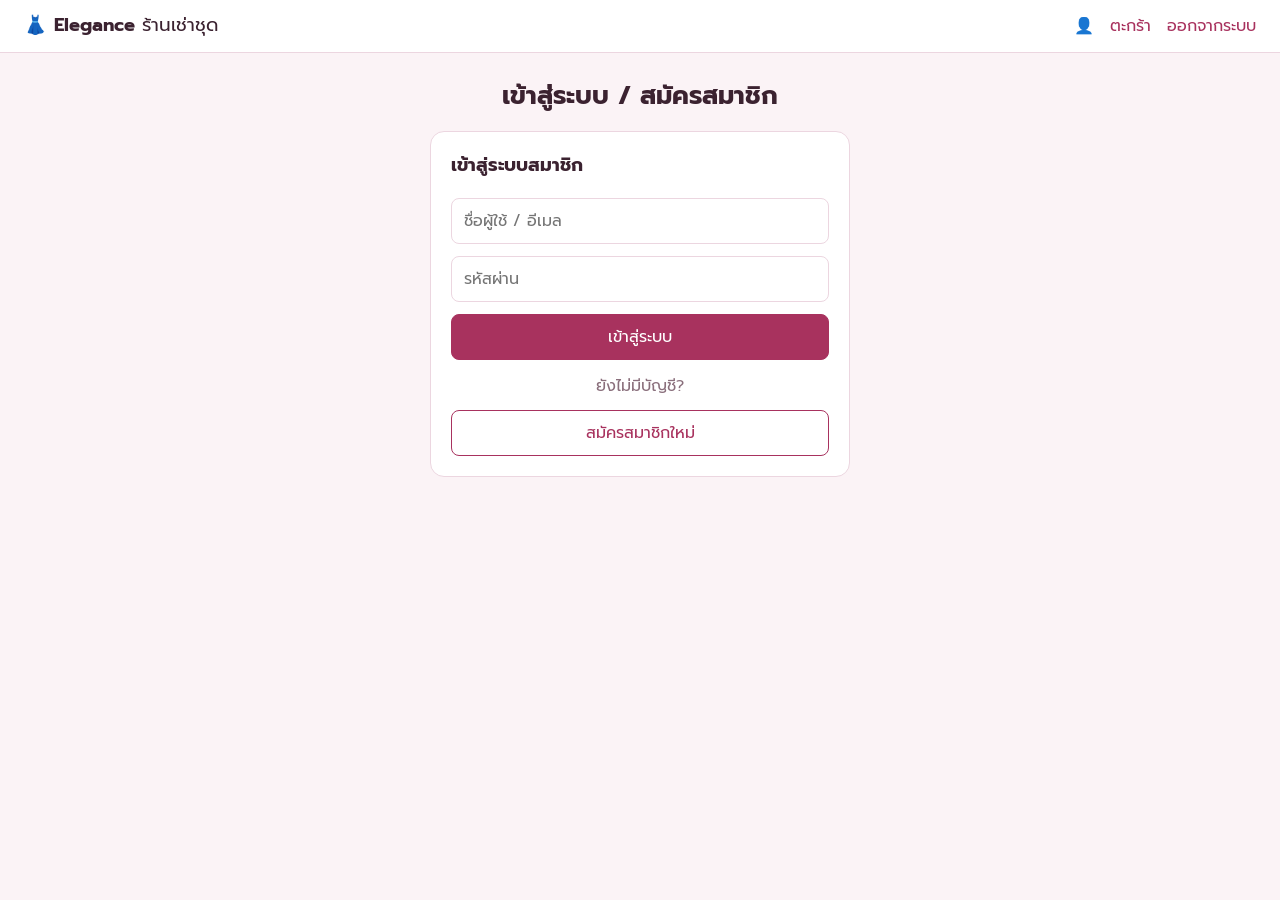
==== Program/index.html @ ebde0c19 "Add files via upload" ====
<!DOCTYPE html>
<html lang="th">
<head>
<meta charset="UTF-8">
<meta name="viewport" content="width=device-width, initial-scale=1">
<title>ร้านเช่าชุดและเครื่องแต่งกาย</title>
<link href="https://fonts.googleapis.com/css2?family=Prompt:wght@400;600&display=swap" rel="stylesheet">
<link rel="stylesheet" href="style.css">
</head>
<body>
<header class="top">
  <div class="logo" onclick="go('search')" role="link" tabindex="0">👗 <b>Elegance</b> ร้านเช่าชุด</div>
  <nav id="nav" hidden>
    <span>👤 <span id="who"></span></span>
    <a onclick="cart()">ตะกร้า</a>
    <a onclick="logout()">ออกจากระบบ</a>
  </nav>
</header>



<main>


<!-- 1. Login / Register -->
<section id="login" class="page">
  <h1 style="text-align:center">เข้าสู่ระบบ / สมัครสมาชิก</h1>
  <form class="card narrow" id="lf">
    <h2>เข้าสู่ระบบสมาชิก</h2>
    <input id="uname" placeholder="ชื่อผู้ใช้ / อีเมล" required>
    <input id="tel" type="tel" placeholder="เบอร์โทรศัพท์" hidden>
    <input type="password" placeholder="รหัสผ่าน" required minlength="4">
    <button class="btn main" id="lbtn">เข้าสู่ระบบ</button>
    <p class="or" id="orTxt">ยังไม่มีบัญชี?</p>
    <button type="button" class="btn main alt" id="rbtn">สมัครสมาชิกใหม่</button>
  </form>
</section>

<!-- 2. Search dresses -->
<section id="search" class="page" hidden>
  <h1>ค้นหาและรายการชุด</h1>
  <div class="bar">
    <input id="q" placeholder="ค้นหาชุด (ชื่อ / ประเภท / ไซซ์)">
    <button class="btn main" id="qb">ค้นหา</button>
    <select id="sz"><option value="">ตัวกรอง: ทุกไซซ์</option><option>S</option><option>M</option><option>L</option><option>XL</option></select>
  </div>
  <div class="cats" id="cats"></div>
  <div class="grid" id="grid"></div>
</section>

<!-- 3. Dress detail + booking -->
<section id="booking" class="page" hidden>
  <h1>รายละเอียดชุด / จองและเช่าชุด</h1>
  <div class="two">
    <div class="card" id="detail"></div>
    <form class="card" id="bf">
      <h2>แบบฟอร์มการจองและเช่าชุด</h2>
      <div class="dates">
        <label>วันที่รับชุด<input type="date" id="d1" required></label>
        <label>วันที่คืนชุด<input type="date" id="d2" required></label>
      </div>
      <input id="rn" placeholder="ชื่อ-นามสกุลผู้เช่า" required>
      <input id="ct" placeholder="ที่อยู่ / ช่องทางติดต่อ / รับที่ร้าน" required>
      <div class="sum" id="sum"></div>
      <button class="btn main" id="bbtn">ยืนยันการจอง/เช่าชุด</button>
    </form>
  </div>
</section>

<!-- 4. Payment + receipt -->
<section id="payment" class="page" hidden>
  <h1>ชำระเงินและใบเสร็จ</h1>
  <div class="card box" id="pinfo"></div>
  <div class="card box">
    <h2>ช่องทางการชำระเงิน</h2>
    <div class="pay" id="pay"></div>
    <button class="btn main" id="pbtn" disabled>ยืนยันการชำระเงิน</button>
  </div>
  <div class="card box receipt" id="rc" hidden></div>
</section>
</main>

<script>
const $=i=>document.getElementById(i), f=n=>n.toLocaleString('th-TH');
const cats=['ทั้งหมด','ชุดไทย','ชุดราตรี','ชุดสูท','ชุดแฟนซี'];
const pays=[['bank_transfer','🏦 โอนผ่านธนาคาร'],['promptpay','📱 พร้อมเพย์ / QR'],['pay_at_shop','🏪 ชำระที่ร้าน']];
// Demo data — mirrors the rows in database.sql (replace with a fetch() to your backend)
const dresses=[
 {id:1,code:'A123',n:'ชุดราตรีสีทอง',t:'ชุดราตรี',s:'M',c:'ทอง',h:'#e6c26e',p:800,d:1000,ok:1},
 {id:2,code:'T045',n:'ชุดไทยจิตรลดา',t:'ชุดไทย',s:'S',c:'ชมพู',h:'#f2a6c0',p:600,d:800,ok:1},
 {id:3,code:'S210',n:'สูทสีกรมท่า',t:'ชุดสูท',s:'L',c:'กรมท่า',h:'#5b78a8',p:500,d:700,ok:0},
 {id:4,code:'F311',n:'ชุดแฟนซีแม่มด',t:'ชุดแฟนซี',s:'M',c:'ดำ',h:'#8d7a99',p:350,d:500,ok:1},
 {id:5,code:'T067',n:'ชุดไทยประยุกต์',t:'ชุดไทย',s:'M',c:'เขียว',h:'#7cc3a0',p:700,d:900,ok:1},
 {id:6,code:'A150',n:'ชุดราตรีสีแดง',t:'ชุดราตรี',s:'S',c:'แดง',h:'#e57a8a',p:900,d:1200,ok:0},
 {id:7,code:'S118',n:'สูทสีดำ',t:'ชุดสูท',s:'XL',c:'ดำ',h:'#9a8fa3',p:550,d:800,ok:1},
 {id:8,code:'F402',n:'ชุดแฟนซีเจ้าหญิง',t:'ชุดแฟนซี',s:'S',c:'ฟ้า',h:'#8fc7ea',p:400,d:600,ok:1}
];
let cat='ทั้งหมด', cur=null, bk=null, method=null, seq=123, days=1, reg=false;

function go(id){document.querySelectorAll('.page').forEach(s=>s.hidden=s.id!==id);scrollTo(0,0)}
function cart(){cur?go('booking'):alert('ยังไม่ได้เลือกชุด')}
function logout(){$('nav').hidden=true;cur=null;go('login')}

// Login / register
$('rbtn').onclick=()=>{
  reg=!reg;$('tel').hidden=!reg;$('tel').required=reg;
  $('lbtn').textContent=reg?'สมัครสมาชิก':'เข้าสู่ระบบ';
  $('rbtn').textContent=reg?'กลับไปเข้าสู่ระบบ':'สมัครสมาชิกใหม่';
  $('orTxt').textContent=reg?'มีบัญชีอยู่แล้ว?':'ยังไม่มีบัญชี?';
};
$('lf').onsubmit=e=>{e.preventDefault();$('who').textContent=$('uname').value.split('@')[0];$('nav').hidden=false;go('search')};

// Search
function show(){
  const q=$('q').value.trim().toLowerCase(), z=$('sz').value;
  const list=dresses.filter(x=>(cat==='ทั้งหมด'||x.t===cat)&&(!z||x.s===z)&&(x.n+x.t+x.s+x.c+x.code).toLowerCase().includes(q));
  $('cats').innerHTML=cats.map(c=>`<button class="btn${c===cat?' on':''}" onclick="cat='${c}';show()">${c}</button>`).join('');
  $('grid').innerHTML=list.map(x=>`<div class="card dress" onclick="pick(${x.id})"><span class="tag ${x.ok?'ok':'no'}">${x.ok?'ว่าง':'ถูกเช่า'}</span><div class="pic" style="--c:${x.h}">👗</div><div class="info"><b>${x.n}</b> #${x.code}<br>ไซซ์ ${x.s} · ${x.t}<br>ราคาเช่า ${f(x.p)} บาท/วัน</div></div>`).join('')||'<p>ไม่พบชุดที่ค้นหา ลองเปลี่ยนคำค้นหรือตัวกรอง</p>';
}
$('qb').onclick=show; $('q').oninput=show; $('sz').onchange=show;

// Detail + booking
function pick(id){
  cur=dresses.find(x=>x.id===id);
  $('detail').innerHTML=`<div class="pic big" style="--c:${cur.h}">👗</div><h2>${cur.n} #${cur.code}</h2><p>ไซซ์: ${cur.s} · สี: ${cur.c} · ประเภท: ${cur.t}</p><p>ราคาเช่า: ${f(cur.p)} บาท/วัน · มัดจำ: ${f(cur.d)} บาท</p><p>สถานะ: <b class="${cur.ok?'g':'r'}">${cur.ok?'ว่าง':'ถูกเช่าแล้ว'}</b></p>`;
  $('bf').reset();$('bbtn').disabled=!cur.ok;calc();go('booking');
}
function calc(){
  const a=$('d1').value, b=$('d2').value;
  days=a&&b?Math.max(1,Math.round((new Date(b)-new Date(a))/864e5)):1;
  $('sum').innerHTML=a&&b?`สรุปค่าใช้จ่าย: ค่าเช่า ${f(cur.p)} × ${days} วัน + มัดจำ ${f(cur.d)} = <b>${f(cur.p*days+cur.d)} บาท</b>`:'เลือกวันรับและวันคืนชุด เพื่อดูสรุปค่าใช้จ่าย';
}
$('d1').min=new Date().toISOString().slice(0,10);
['d1','d2'].forEach(i=>$(i).oninput=()=>{$('d2').min=$('d1').value;calc()});

$('bf').onsubmit=e=>{
  e.preventDefault();
  bk={code:'BK'+String(seq++).padStart(5,'0'),rent:cur.p*days,dep:cur.d};
  bk.total=bk.rent+bk.dep;
  $('pinfo').innerHTML=`<h2>รายละเอียดค่าเช่า</h2><div class="row"><span>รหัสการจอง</span><b>${bk.code}</b></div><div class="row"><span>ชุด</span><span>${cur.n} #${cur.code} × ${days} วัน</span></div><div class="row"><span>ค่าเช่า</span><span>${f(bk.rent)} บาท</span></div><div class="row"><span>ค่ามัดจำ</span><span>${f(bk.dep)} บาท</span></div><div class="row"><b>รวมทั้งสิ้น</b><b>${f(bk.total)} บาท</b></div>`;
  $('rc').hidden=true;$('pbtn').disabled=true;method=null;
  document.querySelectorAll('#pay .btn').forEach(x=>x.classList.remove('on'));
  go('payment');
};

// Payment
$('pay').innerHTML=pays.map(([k,l])=>`<button type="button" class="btn" onclick="setPay(this,'${k}')">${l}</button>`).join('');
function setPay(el,k){method=k;document.querySelectorAll('#pay .btn').forEach(x=>x.classList.toggle('on',x===el));$('pbtn').disabled=false}
$('pbtn').onclick=()=>{
  cur.ok=0;show();
  $('rc').innerHTML=`<h2>✅ ชำระเงินสำเร็จ</h2><div class="row"><span>เลขที่ใบเสร็จ</span><b>RC${bk.code.slice(2)}</b></div><div class="row"><span>รหัสการจอง</span><span>${bk.code}</span></div><div class="row"><span>ช่องทางชำระเงิน</span><span>${pays.find(p=>p[0]===method)[1]}</span></div><div class="row"><b>ยอดชำระ</b><b>${f(bk.total)} บาท</b></div><button class="btn main" style="margin-top:16px" onclick="go('search')">กลับไปหน้าค้นหาชุด</button>`;
  $('rc').hidden=false;$('pbtn').disabled=true;cur=null;
};

show();go('login');
</script>
</body>
</html>
---- Program/style.css ----
:root{--p:#a8325e;--ink:#3b2230;--bg:#fbf3f6;--line:#ecd6e0;--ok:#2f8f6b;--no:#c0455e}
*{box-sizing:border-box}
body{margin:0;font-family:Prompt,sans-serif;background:var(--bg);color:var(--ink);line-height:1.5}
a{color:var(--p)}
h1{font-size:1.6rem;margin:0 0 16px}
h2{font-size:1.15rem;margin:0 0 12px}
.top{display:flex;justify-content:space-between;align-items:center;padding:12px 24px;background:#fff;border-bottom:1px solid var(--line);position:sticky;top:0;z-index:5}
.logo{text-decoration:none;color:var(--ink);font-size:1.15rem}
nav{display:flex;gap:16px;align-items:center}
nav a{text-decoration:none}
main{max-width:1000px;margin:24px auto;padding:0 16px}
.card{background:#fff;border:1px solid var(--line);border-radius:14px;padding:20px}
.narrow{max-width:420px;margin:0 auto}
.box{margin-bottom:16px}
input,select{width:100%;padding:10px 12px;margin:6px 0;border:1px solid var(--line);border-radius:8px;font:inherit;background:#fff}
input:focus,select:focus,.btn:focus-visible,a:focus-visible{outline:2px solid var(--p);outline-offset:2px}
label{display:block;font-size:.9rem}
.btn{display:inline-block;padding:10px 16px;border:1px solid var(--p);background:#fff;color:var(--p);border-radius:8px;font:inherit;cursor:pointer;text-decoration:none;text-align:center}
.btn.main{background:var(--p);color:#fff}
.btn.main.alt{background:#fff;color:var(--p)}
.btn.on{background:var(--p);color:#fff}
.btn:disabled{opacity:.5;cursor:not-allowed}
.card .btn.main{width:100%;margin-top:6px}
.or{text-align:center;color:#8a6f7c;margin:14px 0 6px}
.err{color:var(--no);text-align:center;margin:0 0 8px}
.bar{display:flex;gap:8px;margin-bottom:12px}
.bar input{flex:1;margin:0}
.bar select{width:auto;margin:0}
.cats{display:flex;gap:8px;flex-wrap:wrap;margin-bottom:16px}
.grid{display:grid;grid-template-columns:repeat(auto-fill,minmax(210px,1fr));gap:16px}
.dress{display:block;position:relative;padding:0;overflow:hidden;color:inherit;text-decoration:none}
.dress:hover{border-color:var(--p)}
.tag{position:absolute;top:10px;left:10px;padding:2px 10px;border-radius:99px;font-size:.8rem;color:#fff}
.tag.ok{background:var(--ok)}
.tag.no{background:var(--no)}
.pic{height:150px;display:grid;place-items:center;font-size:3rem;background:var(--c)}
.pic.big{height:220px;font-size:5rem;border-radius:10px;margin-bottom:12px}
.info{padding:12px 16px}
.two{display:grid;grid-template-columns:1fr 1fr;gap:16px}
.dates{display:grid;grid-template-columns:1fr 1fr;gap:10px}
.sum{background:var(--bg);border-radius:8px;padding:12px;margin:10px 0}
.row{display:flex;justify-content:space-between;gap:12px;padding:6px 0;border-bottom:1px dashed var(--line)}
.pay{display:grid;gap:8px;margin-bottom:14px}
.pay label{position:relative}
.pay input{position:absolute;opacity:0;width:1px;height:1px}
.pay .btn:has(input:checked){background:var(--p);color:#fff}
.receipt{border:2px dashed var(--p)}
.g{color:var(--ok)}
.r{color:var(--no)}
@media(max-width:720px){.two{grid-template-columns:1fr}.top{padding:10px 14px}.bar{flex-wrap:wrap}}
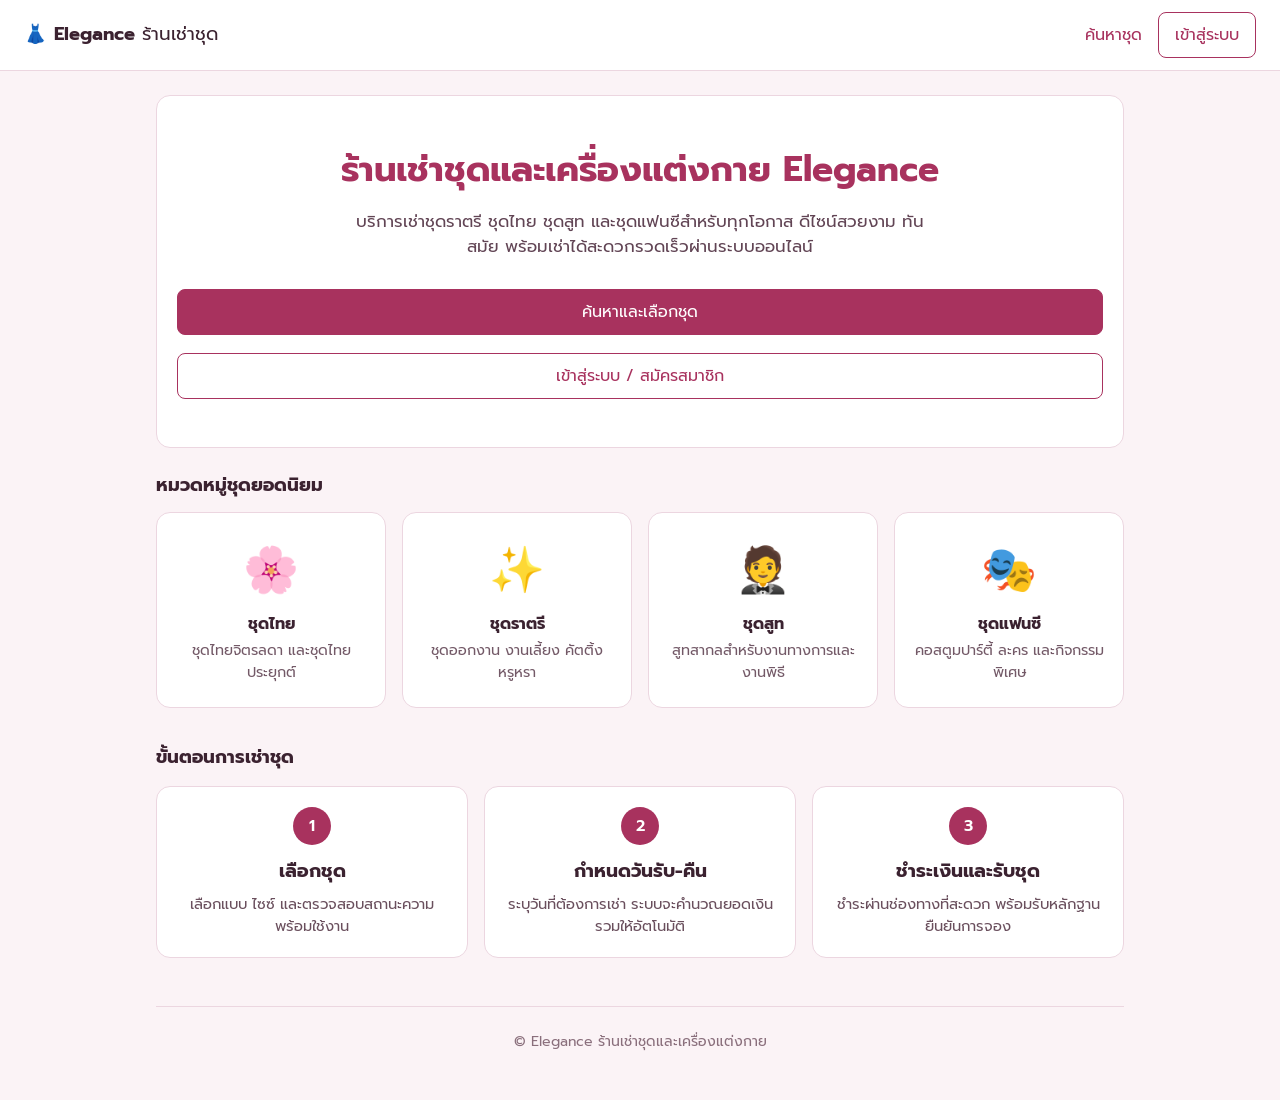
==== commit b4f24d69: "Add files via upload" ====
--- a/Program/index.html
+++ b/Program/index.html
@@ -1,158 +1,148 @@
-<!DOCTYPE html>
-<html lang="th">
-<head>
-<meta charset="UTF-8">
-<meta name="viewport" content="width=device-width, initial-scale=1">
-<title>ร้านเช่าชุดและเครื่องแต่งกาย</title>
-<link href="https://fonts.googleapis.com/css2?family=Prompt:wght@400;600&display=swap" rel="stylesheet">
-<link rel="stylesheet" href="style.css">
-</head>
-<body>
-<header class="top">
-  <div class="logo" onclick="go('search')" role="link" tabindex="0">👗 <b>Elegance</b> ร้านเช่าชุด</div>
-  <nav id="nav" hidden>
-    <span>👤 <span id="who"></span></span>
-    <a onclick="cart()">ตะกร้า</a>
-    <a onclick="logout()">ออกจากระบบ</a>
-  </nav>
-</header>
-
-
-
-<main>
-
-
-<!-- 1. Login / Register -->
-<section id="login" class="page">
-  <h1 style="text-align:center">เข้าสู่ระบบ / สมัครสมาชิก</h1>
-  <form class="card narrow" id="lf">
-    <h2>เข้าสู่ระบบสมาชิก</h2>
-    <input id="uname" placeholder="ชื่อผู้ใช้ / อีเมล" required>
-    <input id="tel" type="tel" placeholder="เบอร์โทรศัพท์" hidden>
-    <input type="password" placeholder="รหัสผ่าน" required minlength="4">
-    <button class="btn main" id="lbtn">เข้าสู่ระบบ</button>
-    <p class="or" id="orTxt">ยังไม่มีบัญชี?</p>
-    <button type="button" class="btn main alt" id="rbtn">สมัครสมาชิกใหม่</button>
-  </form>
-</section>
-
-<!-- 2. Search dresses -->
-<section id="search" class="page" hidden>
-  <h1>ค้นหาและรายการชุด</h1>
-  <div class="bar">
-    <input id="q" placeholder="ค้นหาชุด (ชื่อ / ประเภท / ไซซ์)">
-    <button class="btn main" id="qb">ค้นหา</button>
-    <select id="sz"><option value="">ตัวกรอง: ทุกไซซ์</option><option>S</option><option>M</option><option>L</option><option>XL</option></select>
-  </div>
-  <div class="cats" id="cats"></div>
-  <div class="grid" id="grid"></div>
-</section>
-
-<!-- 3. Dress detail + booking -->
-<section id="booking" class="page" hidden>
-  <h1>รายละเอียดชุด / จองและเช่าชุด</h1>
-  <div class="two">
-    <div class="card" id="detail"></div>
-    <form class="card" id="bf">
-      <h2>แบบฟอร์มการจองและเช่าชุด</h2>
-      <div class="dates">
-        <label>วันที่รับชุด<input type="date" id="d1" required></label>
-        <label>วันที่คืนชุด<input type="date" id="d2" required></label>
-      </div>
-      <input id="rn" placeholder="ชื่อ-นามสกุลผู้เช่า" required>
-      <input id="ct" placeholder="ที่อยู่ / ช่องทางติดต่อ / รับที่ร้าน" required>
-      <div class="sum" id="sum"></div>
-      <button class="btn main" id="bbtn">ยืนยันการจอง/เช่าชุด</button>
-    </form>
-  </div>
-</section>
-
-<!-- 4. Payment + receipt -->
-<section id="payment" class="page" hidden>
-  <h1>ชำระเงินและใบเสร็จ</h1>
-  <div class="card box" id="pinfo"></div>
-  <div class="card box">
-    <h2>ช่องทางการชำระเงิน</h2>
-    <div class="pay" id="pay"></div>
-    <button class="btn main" id="pbtn" disabled>ยืนยันการชำระเงิน</button>
-  </div>
-  <div class="card box receipt" id="rc" hidden></div>
-</section>
-</main>
-
-<script>
-const $=i=>document.getElementById(i), f=n=>n.toLocaleString('th-TH');
-const cats=['ทั้งหมด','ชุดไทย','ชุดราตรี','ชุดสูท','ชุดแฟนซี'];
-const pays=[['bank_transfer','🏦 โอนผ่านธนาคาร'],['promptpay','📱 พร้อมเพย์ / QR'],['pay_at_shop','🏪 ชำระที่ร้าน']];
-// Demo data — mirrors the rows in database.sql (replace with a fetch() to your backend)
-const dresses=[
- {id:1,code:'A123',n:'ชุดราตรีสีทอง',t:'ชุดราตรี',s:'M',c:'ทอง',h:'#e6c26e',p:800,d:1000,ok:1},
- {id:2,code:'T045',n:'ชุดไทยจิตรลดา',t:'ชุดไทย',s:'S',c:'ชมพู',h:'#f2a6c0',p:600,d:800,ok:1},
- {id:3,code:'S210',n:'สูทสีกรมท่า',t:'ชุดสูท',s:'L',c:'กรมท่า',h:'#5b78a8',p:500,d:700,ok:0},
- {id:4,code:'F311',n:'ชุดแฟนซีแม่มด',t:'ชุดแฟนซี',s:'M',c:'ดำ',h:'#8d7a99',p:350,d:500,ok:1},
- {id:5,code:'T067',n:'ชุดไทยประยุกต์',t:'ชุดไทย',s:'M',c:'เขียว',h:'#7cc3a0',p:700,d:900,ok:1},
- {id:6,code:'A150',n:'ชุดราตรีสีแดง',t:'ชุดราตรี',s:'S',c:'แดง',h:'#e57a8a',p:900,d:1200,ok:0},
- {id:7,code:'S118',n:'สูทสีดำ',t:'ชุดสูท',s:'XL',c:'ดำ',h:'#9a8fa3',p:550,d:800,ok:1},
- {id:8,code:'F402',n:'ชุดแฟนซีเจ้าหญิง',t:'ชุดแฟนซี',s:'S',c:'ฟ้า',h:'#8fc7ea',p:400,d:600,ok:1}
-];
-let cat='ทั้งหมด', cur=null, bk=null, method=null, seq=123, days=1, reg=false;
-
-function go(id){document.querySelectorAll('.page').forEach(s=>s.hidden=s.id!==id);scrollTo(0,0)}
-function cart(){cur?go('booking'):alert('ยังไม่ได้เลือกชุด')}
-function logout(){$('nav').hidden=true;cur=null;go('login')}
-
-// Login / register
-$('rbtn').onclick=()=>{
-  reg=!reg;$('tel').hidden=!reg;$('tel').required=reg;
-  $('lbtn').textContent=reg?'สมัครสมาชิก':'เข้าสู่ระบบ';
-  $('rbtn').textContent=reg?'กลับไปเข้าสู่ระบบ':'สมัครสมาชิกใหม่';
-  $('orTxt').textContent=reg?'มีบัญชีอยู่แล้ว?':'ยังไม่มีบัญชี?';
-};
-$('lf').onsubmit=e=>{e.preventDefault();$('who').textContent=$('uname').value.split('@')[0];$('nav').hidden=false;go('search')};
-
-// Search
-function show(){
-  const q=$('q').value.trim().toLowerCase(), z=$('sz').value;
-  const list=dresses.filter(x=>(cat==='ทั้งหมด'||x.t===cat)&&(!z||x.s===z)&&(x.n+x.t+x.s+x.c+x.code).toLowerCase().includes(q));
-  $('cats').innerHTML=cats.map(c=>`<button class="btn${c===cat?' on':''}" onclick="cat='${c}';show()">${c}</button>`).join('');
-  $('grid').innerHTML=list.map(x=>`<div class="card dress" onclick="pick(${x.id})"><span class="tag ${x.ok?'ok':'no'}">${x.ok?'ว่าง':'ถูกเช่า'}</span><div class="pic" style="--c:${x.h}">👗</div><div class="info"><b>${x.n}</b> #${x.code}<br>ไซซ์ ${x.s} · ${x.t}<br>ราคาเช่า ${f(x.p)} บาท/วัน</div></div>`).join('')||'<p>ไม่พบชุดที่ค้นหา ลองเปลี่ยนคำค้นหรือตัวกรอง</p>';
-}
-$('qb').onclick=show; $('q').oninput=show; $('sz').onchange=show;
-
-// Detail + booking
-function pick(id){
-  cur=dresses.find(x=>x.id===id);
-  $('detail').innerHTML=`<div class="pic big" style="--c:${cur.h}">👗</div><h2>${cur.n} #${cur.code}</h2><p>ไซซ์: ${cur.s} · สี: ${cur.c} · ประเภท: ${cur.t}</p><p>ราคาเช่า: ${f(cur.p)} บาท/วัน · มัดจำ: ${f(cur.d)} บาท</p><p>สถานะ: <b class="${cur.ok?'g':'r'}">${cur.ok?'ว่าง':'ถูกเช่าแล้ว'}</b></p>`;
-  $('bf').reset();$('bbtn').disabled=!cur.ok;calc();go('booking');
-}
-function calc(){
-  const a=$('d1').value, b=$('d2').value;
-  days=a&&b?Math.max(1,Math.round((new Date(b)-new Date(a))/864e5)):1;
-  $('sum').innerHTML=a&&b?`สรุปค่าใช้จ่าย: ค่าเช่า ${f(cur.p)} × ${days} วัน + มัดจำ ${f(cur.d)} = <b>${f(cur.p*days+cur.d)} บาท</b>`:'เลือกวันรับและวันคืนชุด เพื่อดูสรุปค่าใช้จ่าย';
-}
-$('d1').min=new Date().toISOString().slice(0,10);
-['d1','d2'].forEach(i=>$(i).oninput=()=>{$('d2').min=$('d1').value;calc()});
-
-$('bf').onsubmit=e=>{
-  e.preventDefault();
-  bk={code:'BK'+String(seq++).padStart(5,'0'),rent:cur.p*days,dep:cur.d};
-  bk.total=bk.rent+bk.dep;
-  $('pinfo').innerHTML=`<h2>รายละเอียดค่าเช่า</h2><div class="row"><span>รหัสการจอง</span><b>${bk.code}</b></div><div class="row"><span>ชุด</span><span>${cur.n} #${cur.code} × ${days} วัน</span></div><div class="row"><span>ค่าเช่า</span><span>${f(bk.rent)} บาท</span></div><div class="row"><span>ค่ามัดจำ</span><span>${f(bk.dep)} บาท</span></div><div class="row"><b>รวมทั้งสิ้น</b><b>${f(bk.total)} บาท</b></div>`;
-  $('rc').hidden=true;$('pbtn').disabled=true;method=null;
-  document.querySelectorAll('#pay .btn').forEach(x=>x.classList.remove('on'));
-  go('payment');
-};
-
-// Payment
-$('pay').innerHTML=pays.map(([k,l])=>`<button type="button" class="btn" onclick="setPay(this,'${k}')">${l}</button>`).join('');
-function setPay(el,k){method=k;document.querySelectorAll('#pay .btn').forEach(x=>x.classList.toggle('on',x===el));$('pbtn').disabled=false}
-$('pbtn').onclick=()=>{
-  cur.ok=0;show();
-  $('rc').innerHTML=`<h2>✅ ชำระเงินสำเร็จ</h2><div class="row"><span>เลขที่ใบเสร็จ</span><b>RC${bk.code.slice(2)}</b></div><div class="row"><span>รหัสการจอง</span><span>${bk.code}</span></div><div class="row"><span>ช่องทางชำระเงิน</span><span>${pays.find(p=>p[0]===method)[1]}</span></div><div class="row"><b>ยอดชำระ</b><b>${f(bk.total)} บาท</b></div><button class="btn main" style="margin-top:16px" onclick="go('search')">กลับไปหน้าค้นหาชุด</button>`;
-  $('rc').hidden=false;$('pbtn').disabled=true;cur=null;
-};
-
-show();go('login');
-</script>
-</body>
-</html>
+<!DOCTYPE html>
+<html lang="th">
+<head>
+  <meta charset="UTF-8">
+  <meta name="viewport" content="width=device-width, initial-scale=1">
+  <title>Elegance | ร้านเช่าชุดและเครื่องแต่งกาย</title>
+  <link href="https://fonts.googleapis.com/css2?family=Prompt:wght@400;600&display=swap" rel="stylesheet">
+  <link rel="stylesheet" href="style.css">
+  <style>
+    .hero {
+      text-align: center;
+      padding: 48px 20px;
+      margin-bottom: 24px;
+    }
+    .hero h1 {
+      font-size: 2.2rem;
+      color: var(--p);
+      margin-bottom: 12px;
+    }
+    .hero p {
+      max-width: 580px;
+      margin: 0 auto 24px;
+      color: #614454;
+      font-size: 1.05rem;
+    }
+    .hero-actions {
+      display: flex;
+      justify-content: center;
+      gap: 12px;
+      flex-wrap: wrap;
+    }
+    .steps {
+      display: grid;
+      grid-template-columns: repeat(auto-fit, minmax(220px, 1fr));
+      gap: 16px;
+      margin-top: 14px;
+      text-align: center;
+    }
+    .step-num {
+      display: inline-flex;
+      align-items: center;
+      justify-content: center;
+      width: 38px;
+      height: 38px;
+      background: var(--p);
+      color: #fff;
+      border-radius: 50%;
+      font-weight: 600;
+      margin-bottom: 12px;
+    }
+    .cat-card {
+      text-align: center;
+      padding: 24px 16px;
+      text-decoration: none;
+      color: inherit;
+      transition: border-color 0.2s;
+    }
+    .cat-card:hover {
+      border-color: var(--p);
+    }
+    .cat-card .icon {
+      font-size: 2.8rem;
+      margin-bottom: 8px;
+    }
+    footer {
+      text-align: center;
+      margin-top: 48px;
+      padding: 24px 0;
+      font-size: 0.88rem;
+      color: #8a6f7c;
+      border-top: 1px solid var(--line);
+    }
+  </style>
+</head>
+<body>
+
+  <header class="top">
+    <a class="logo" href="index.html">👗 <b>Elegance</b> ร้านเช่าชุด</a>
+    <nav>
+      <a href="search.php">ค้นหาชุด</a>
+      <a href="login.php" class="btn">เข้าสู่ระบบ</a>
+    </nav>
+  </header>
+
+  <main>
+    <section class="hero card">
+      <h1>ร้านเช่าชุดและเครื่องแต่งกาย Elegance</h1>
+      <p>บริการเช่าชุดราตรี ชุดไทย ชุดสูท และชุดแฟนซีสำหรับทุกโอกาส ดีไซน์สวยงาม ทันสมัย พร้อมเช่าได้สะดวกรวดเร็วผ่านระบบออนไลน์</p>
+      <div class="hero-actions">
+        <a href="search.php" class="btn main">ค้นหาและเลือกชุด</a>
+        <a href="login.php" class="btn main alt">เข้าสู่ระบบ / สมัครสมาชิก</a>
+      </div>
+    </section>
+
+    <section>
+      <h2>หมวดหมู่ชุดยอดนิยม</h2>
+      <div class="grid">
+        <a class="card cat-card" href="search.php?cat=ชุดไทย">
+          <div class="icon">🌸</div>
+          <b>ชุดไทย</b>
+          <p style="margin: 4px 0 0; font-size: 0.9rem; color: #735967;">ชุดไทยจิตรลดา และชุดไทยประยุกต์</p>
+        </a>
+        <a class="card cat-card" href="search.php?cat=ชุดราตรี">
+          <div class="icon">✨</div>
+          <b>ชุดราตรี</b>
+          <p style="margin: 4px 0 0; font-size: 0.9rem; color: #735967;">ชุดออกงาน งานเลี้ยง คัตติ้งหรูหรา</p>
+        </a>
+        <a class="card cat-card" href="search.php?cat=ชุดสูท">
+          <div class="icon">🤵</div>
+          <b>ชุดสูท</b>
+          <p style="margin: 4px 0 0; font-size: 0.9rem; color: #735967;">สูทสากลสำหรับงานทางการและงานพิธี</p>
+        </a>
+        <a class="card cat-card" href="search.php?cat=ชุดแฟนซี">
+          <div class="icon">🎭</div>
+          <b>ชุดแฟนซี</b>
+          <p style="margin: 4px 0 0; font-size: 0.9rem; color: #735967;">คอสตูมปาร์ตี้ ละคร และกิจกรรมพิเศษ</p>
+        </a>
+      </div>
+    </section>
+
+    <section style="margin-top: 36px;">
+      <h2>ขั้นตอนการเช่าชุด</h2>
+      <div class="steps">
+        <div class="card">
+          <div class="step-num">1</div>
+          <h3 style="margin:0 0 8px;">เลือกชุด</h3>
+          <p style="margin:0; font-size: 0.92rem; color: #6a4f5d;">เลือกแบบ ไซซ์ และตรวจสอบสถานะความพร้อมใช้งาน</p>
+        </div>
+        <div class="card">
+          <div class="step-num">2</div>
+          <h3 style="margin:0 0 8px;">กำหนดวันรับ-คืน</h3>
+          <p style="margin:0; font-size: 0.92rem; color: #6a4f5d;">ระบุวันที่ต้องการเช่า ระบบจะคำนวณยอดเงินรวมให้อัตโนมัติ</p>
+        </div>
+        <div class="card">
+          <div class="step-num">3</div>
+          <h3 style="margin:0 0 8px;">ชำระเงินและรับชุด</h3>
+          <p style="margin:0; font-size: 0.92rem; color: #6a4f5d;">ชำระผ่านช่องทางที่สะดวก พร้อมรับหลักฐานยืนยันการจอง</p>
+        </div>
+      </div>
+    </section>
+
+    <footer>
+      © Elegance ร้านเช่าชุดและเครื่องแต่งกาย
+    </footer>
+  </main>
+
+</body>
+</html>
